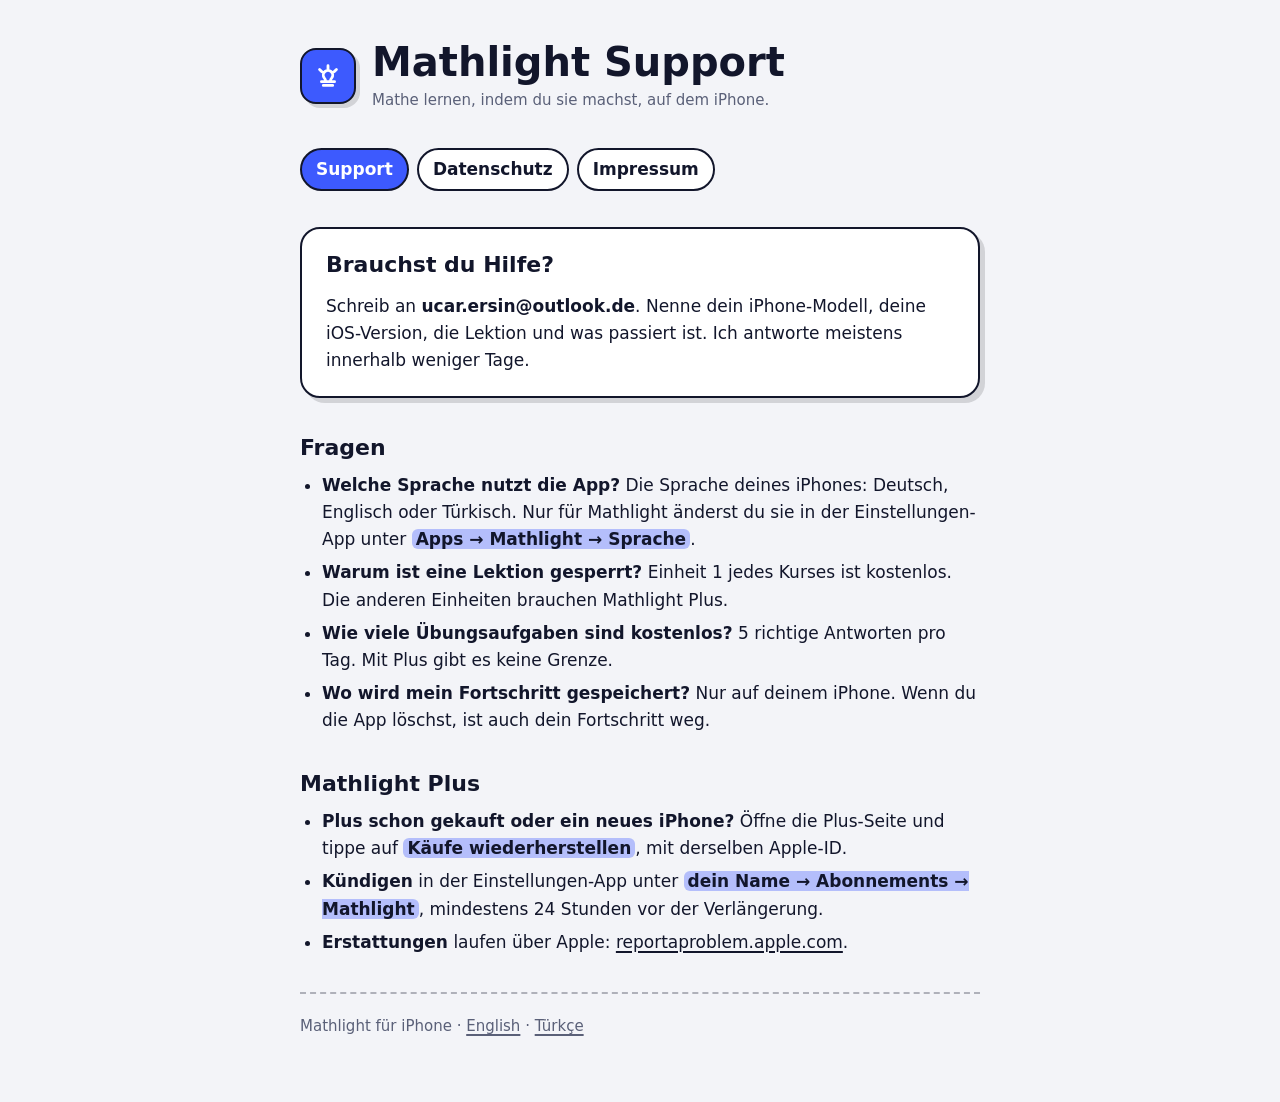
==== de.html @ c44e6441 "Add support, privacy and legal pages in English, German and Turkish Co-Authored-By: Claude Opus 5.5 " ====
<!doctype html>
<html lang="de">
<head>
  <meta charset="utf-8">
  <meta name="viewport" content="width=device-width, initial-scale=1, viewport-fit=cover">
  <title>Mathlight Support</title>
  <meta name="description" content="Hilfe und Kontakt für Mathlight, die interaktive Mathe-App für das iPhone.">
  <link rel="stylesheet" href="style.css">
</head>
<body>
<main>
  <header>
    <div class="badge" aria-hidden="true">
      <svg viewBox="0 0 32 32"><path d="M16 5v4M7 9l2.5 2.5M25 9l-2.5 2.5M9 22h14M11 26h10M12 18a5 5 0 1 1 8 0c-1 1-1.5 2-1.5 4h-5c0-2-.5-3-1.5-4z"/></svg>
    </div>
    <div>
      <h1>Mathlight Support</h1>
      <p class="lead">Mathe lernen, indem du sie machst, auf dem iPhone.</p>
    </div>
  </header>

  <nav aria-label="Pages">
    <a href="de.html" aria-current="page">Support</a>
    <a href="privacy-de.html">Datenschutz</a>
    <a href="impressum.html">Impressum</a>
  </nav>

  <div class="card">
    <h2>Brauchst du Hilfe?</h2>
    <p>Schreib an <span class="email">ucar.ersin@outlook.de</span>. Nenne dein iPhone-Modell, deine iOS-Version, die Lektion und was passiert ist. Ich antworte meistens innerhalb weniger Tage.</p>
  </div>

  <section>
    <h2>Fragen</h2>
    <ul>
      <li><strong>Welche Sprache nutzt die App?</strong> Die Sprache deines iPhones: Deutsch, Englisch oder Türkisch. Nur für Mathlight änderst du sie in der Einstellungen-App unter <span class="path">Apps → Mathlight → Sprache</span>.</li>
      <li><strong>Warum ist eine Lektion gesperrt?</strong> Einheit 1 jedes Kurses ist kostenlos. Die anderen Einheiten brauchen Mathlight Plus.</li>
      <li><strong>Wie viele Übungsaufgaben sind kostenlos?</strong> 5 richtige Antworten pro Tag. Mit Plus gibt es keine Grenze.</li>
      <li><strong>Wo wird mein Fortschritt gespeichert?</strong> Nur auf deinem iPhone. Wenn du die App löschst, ist auch dein Fortschritt weg.</li>
    </ul>
  </section>

  <section>
    <h2>Mathlight Plus</h2>
    <ul>
      <li><strong>Plus schon gekauft oder ein neues iPhone?</strong> Öffne die Plus-Seite und tippe auf <span class="path">Käufe wiederherstellen</span>, mit derselben Apple-ID.</li>
      <li><strong>Kündigen</strong> in der Einstellungen-App unter <span class="path">dein Name → Abonnements → Mathlight</span>, mindestens 24 Stunden vor der Verlängerung.</li>
      <li><strong>Erstattungen</strong> laufen über Apple: <a href="https://reportaproblem.apple.com" target="_blank" rel="noopener">reportaproblem.apple.com</a>.</li>
    </ul>
  </section>

  <footer>Mathlight für iPhone · <a href="index.html" lang="en">English</a> · <a href="tr.html" lang="tr">Türkçe</a></footer>
</main>
</body>
</html>
---- style.css ----
/* Mathlight's site: the app's ground, ink and accent blue. System fonts only
   (nothing loaded from other servers). One reading column. */
:root {
  --paper: #F3F4F8;
  --card: #FFFFFF;
  --ink: #12162B;
  --muted: #5A6078;
  --line: #12162B;
  --shadow: rgba(38, 38, 44, 0.16);
  --sun: #3D5AFE;
  --mint: #1E8E5A;
  --display: ui-rounded, "SF Pro Rounded", system-ui, -apple-system, "Segoe UI", sans-serif;
  --body: system-ui, -apple-system, "Segoe UI", Roboto, sans-serif;
  color-scheme: light;
}
@media (prefers-color-scheme: dark) {
  :root {
    --paper: #0E1120; --card: #181C30; --ink: #EEF0F8; --muted: #9AA0B8;
    --line: #EEF0F8; --shadow: rgba(0, 0, 0, 0.45); --sun: #7C8CFF; --mint: #3FB37A;
    color-scheme: dark;
  }
}

* { box-sizing: border-box; }
body {
  margin: 0;
  background: var(--paper);
  color: var(--ink);
  font-family: var(--body);
  font-size: 17px;
  line-height: 1.6;
  padding-left: max(16px, env(safe-area-inset-left, 0px));
  padding-right: max(16px, env(safe-area-inset-right, 0px));
  padding-block: 40px 64px;
}
main { max-width: 680px; margin: 0 auto; display: flex; flex-direction: column; gap: 36px; }

header { display: flex; align-items: center; gap: 16px; }
.badge {
  flex: none; width: 56px; height: 56px; border-radius: 16px;
  background: var(--sun); border: 2.5px solid var(--line);
  box-shadow: 4px 4px 0 var(--shadow);
  display: grid; place-items: center;
}
.badge svg { width: 30px; height: 30px; }
.badge path { fill: none; stroke: #FFFFFF; stroke-width: 3; stroke-linecap: round; stroke-linejoin: round; }
h1 {
  font-family: var(--display); font-weight: 900; font-size: clamp(30px, 6vw, 40px);
  line-height: 1.1; margin: 0; text-wrap: balance;
}
.lead { margin: 4px 0 0; color: var(--muted); font-size: 15px; }

nav { display: flex; flex-wrap: wrap; gap: 8px; }
nav a {
  font-weight: 700; text-decoration: none; padding: 6px 14px; border-radius: 999px;
  border: 2px solid var(--line); background: var(--card);
}
nav a[aria-current="page"] { background: var(--sun); color: #FFFFFF; }

.card {
  background: var(--card); border: 2.5px solid var(--line); border-radius: 20px;
  box-shadow: 5px 5px 0 var(--shadow);
  padding: 22px 24px; display: flex; flex-direction: column; gap: 14px;
}
.card ul { list-style: none; margin: 0; padding: 0; display: grid; gap: 10px; }
.card li { display: grid; grid-template-columns: 26px 1fr; gap: 10px; align-items: start; }
.card li span { min-width: 0; }
.tick {
  width: 22px; height: 22px; margin-top: 3px; border-radius: 50%;
  background: var(--mint); border: 2px solid var(--line);
  display: grid; place-items: center;
}
.tick svg { width: 12px; height: 12px; }
.tick path { fill: none; stroke: #26262C; stroke-width: 3; stroke-linecap: round; stroke-linejoin: round; }

section { display: flex; flex-direction: column; gap: 10px; }
h2 {
  font-family: var(--display); font-weight: 800; font-size: 22px; line-height: 1.25;
  margin: 0; text-wrap: balance;
}
p { margin: 0; }
h3 {
  font-family: var(--display); font-weight: 800; font-size: 18px; line-height: 1.3;
  margin: 8px 0 0;
}
section ul, section ol { margin: 0; padding-left: 22px; display: grid; gap: 6px; }
section li > ul { margin-top: 6px; }
/* Guide sections jump under a little room at the top. */
section[id] { scroll-margin-top: 16px; }
/* The guide's contents: small chips that wrap, lighter than the page menu. */
.toc-title {
  font-family: var(--body); font-size: 13px; font-weight: 800;
  letter-spacing: 0.08em; text-transform: uppercase; color: var(--muted);
}
section ul.toc { list-style: none; margin: 0; padding: 0; display: flex; flex-wrap: wrap; gap: 8px; }
.toc a {
  display: inline-block; text-decoration: none; font-size: 15px; font-weight: 600; line-height: 1.3;
  padding: 6px 12px; border-radius: 999px; background: var(--card);
  border: 1.5px solid color-mix(in srgb, var(--line) 30%, transparent);
}
.toc a:hover { background: color-mix(in srgb, var(--sun) 45%, var(--card)); border-color: var(--line); }
.path {
  font-weight: 700;
  background: color-mix(in srgb, var(--sun) 35%, transparent);
  border-radius: 6px; padding: 0 4px;
}
.email { font-weight: 700; user-select: all; -webkit-user-select: all; overflow-wrap: anywhere; }
a { color: inherit; text-decoration-thickness: 2px; text-underline-offset: 3px; }
a:focus-visible { outline: 3px solid var(--sun); outline-offset: 2px; border-radius: 4px; }

footer {
  border-top: 2px dashed color-mix(in srgb, var(--line) 30%, transparent);
  padding-top: 20px; color: var(--muted); font-size: 15px;
}
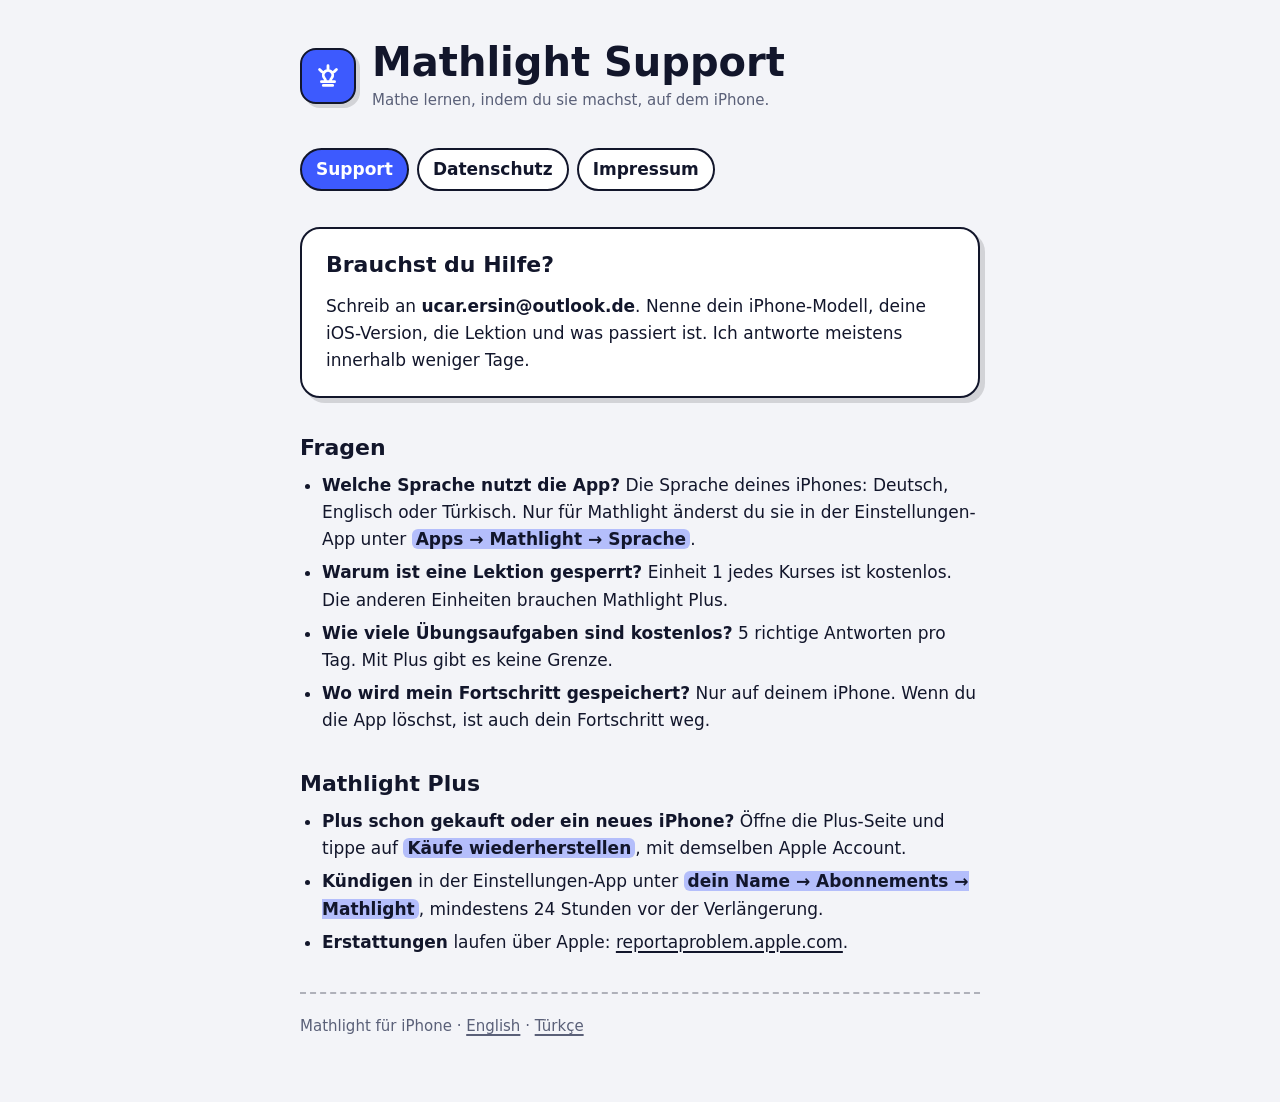
==== commit d938b1fb: "Add email and GDPR rights section, use Apple Account naming and local country names Co-Authored-By: " ====
--- a/de.html
+++ b/de.html
@@ -43,7 +43,7 @@
   <section>
     <h2>Mathlight Plus</h2>
     <ul>
-      <li><strong>Plus schon gekauft oder ein neues iPhone?</strong> Öffne die Plus-Seite und tippe auf <span class="path">Käufe wiederherstellen</span>, mit derselben Apple-ID.</li>
+      <li><strong>Plus schon gekauft oder ein neues iPhone?</strong> Öffne die Plus-Seite und tippe auf <span class="path">Käufe wiederherstellen</span>, mit demselben Apple Account.</li>
       <li><strong>Kündigen</strong> in der Einstellungen-App unter <span class="path">dein Name → Abonnements → Mathlight</span>, mindestens 24 Stunden vor der Verlängerung.</li>
       <li><strong>Erstattungen</strong> laufen über Apple: <a href="https://reportaproblem.apple.com" target="_blank" rel="noopener">reportaproblem.apple.com</a>.</li>
     </ul>
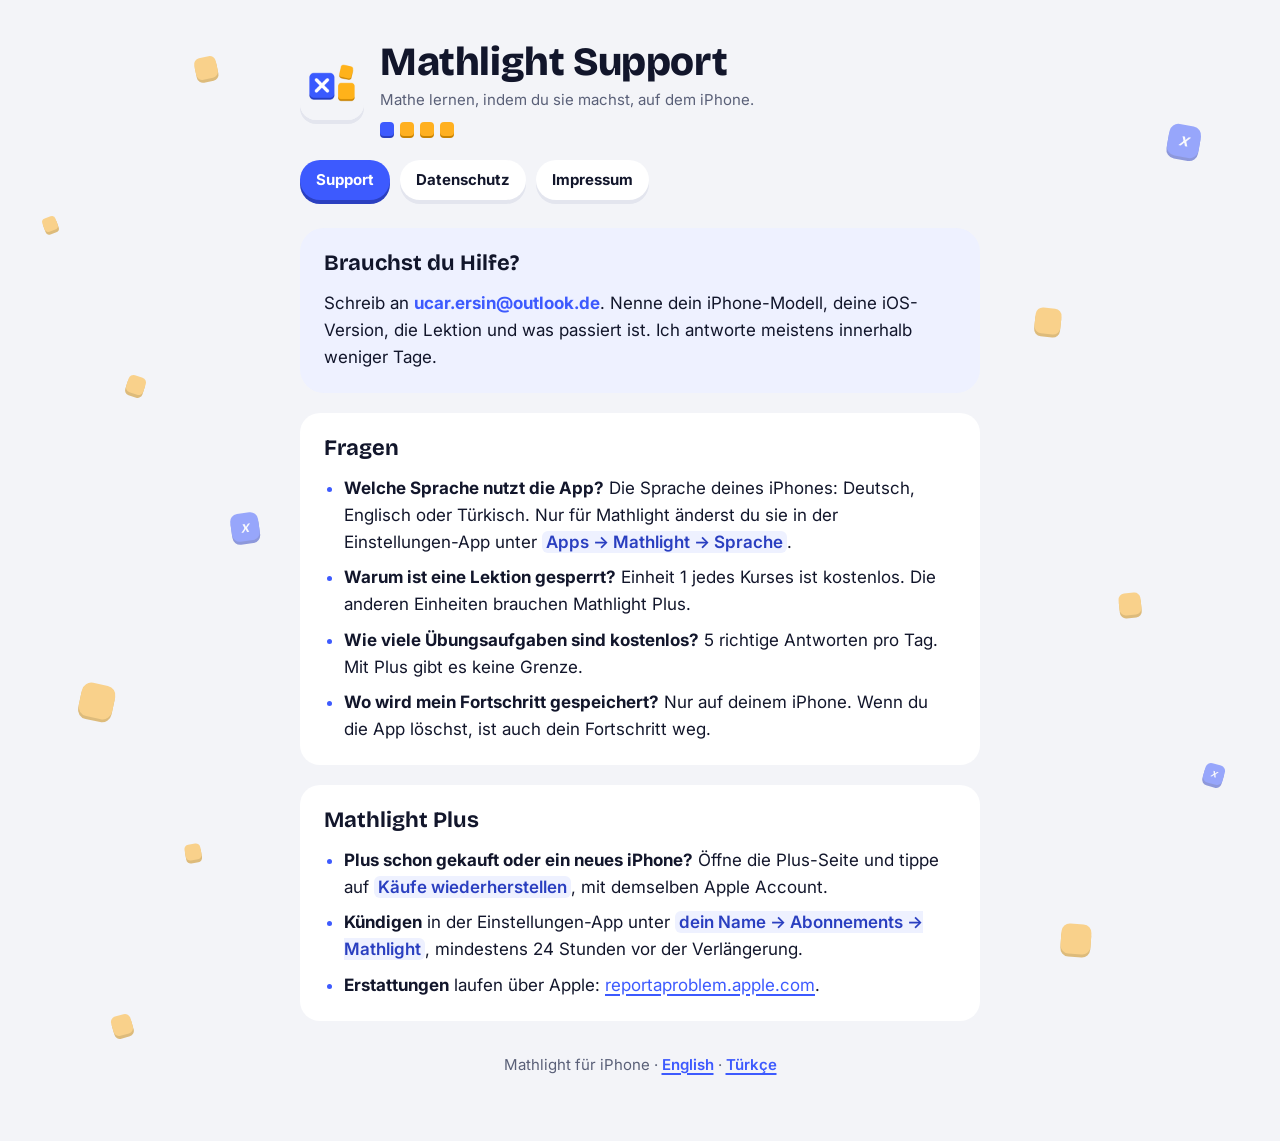
==== commit 6c0ea1cd: "Restyle the site in the app's look with its fonts, icon and floating tiles Co-Authored-By: Claude Op" ====
--- a/de.html
+++ b/de.html
@@ -8,14 +8,14 @@
   <link rel="stylesheet" href="style.css">
 </head>
 <body>
+<div class="tiles" aria-hidden="true"><i class="l cube" style="top:5%;--o:0.3;--s:22px;--r:-12deg"></i><i class="r x" style="top:11%;--o:0.7;--s:32px;--r:10deg"></i><i class="l cube" style="top:19%;--o:0.85;--s:14px;--r:-20deg"></i><i class="r cube" style="top:27%;--o:0.2;--s:26px;--r:6deg"></i><i class="l cube" style="top:33%;--o:0.55;--s:18px;--r:18deg"></i><i class="l x" style="top:45%;--o:0.15;--s:28px;--r:-8deg"></i><i class="r cube" style="top:52%;--o:0.5;--s:22px;--r:-6deg"></i><i class="l cube" style="top:60%;--o:0.7;--s:34px;--r:12deg"></i><i class="r x" style="top:67%;--o:0.8;--s:20px;--r:16deg"></i><i class="l cube" style="top:74%;--o:0.35;--s:16px;--r:-10deg"></i><i class="r cube" style="top:81%;--o:0.3;--s:30px;--r:4deg"></i><i class="l cube" style="top:89%;--o:0.6;--s:20px;--r:-16deg"></i></div>
 <main>
   <header>
-    <div class="badge" aria-hidden="true">
-      <svg viewBox="0 0 32 32"><path d="M16 5v4M7 9l2.5 2.5M25 9l-2.5 2.5M9 22h14M11 26h10M12 18a5 5 0 1 1 8 0c-1 1-1.5 2-1.5 4h-5c0-2-.5-3-1.5-4z"/></svg>
-    </div>
+    <img class="icon" src="icon.png" alt="" width="64" height="64">
     <div>
       <h1>Mathlight Support</h1>
       <p class="lead">Mathe lernen, indem du sie machst, auf dem iPhone.</p>
+      <div class="cubes" aria-hidden="true"><i class="x"></i><i></i><i></i><i></i></div>
     </div>
   </header>
 
--- a/style.css
+++ b/style.css
@@ -1,30 +1,40 @@
-/* Mathlight's site: the app's ground, ink and accent blue. System fonts only
-   (nothing loaded from other servers). One reading column. */
+/* Mathlight's site in the app's own look: ground, white cards, accent blue, chunky
+   bottom edges, Bricolage Grotesque headings and Inter body. Fonts are served from
+   this site (nothing loaded from other servers). Light only, like the app. */
+@font-face {
+  font-family: "Bricolage Grotesque";
+  src: url("fonts/BricolageGrotesque.ttf") format("truetype");
+  font-weight: 200 800;
+  font-display: swap;
+}
+@font-face {
+  font-family: "Inter";
+  src: url("fonts/Inter.ttf") format("truetype");
+  font-weight: 100 900;
+  font-display: swap;
+}
+
 :root {
-  --paper: #F3F4F8;
-  --card: #FFFFFF;
+  --ground: #F3F4F8;
+  --surface: #FFFFFF;
   --ink: #12162B;
   --muted: #5A6078;
-  --line: #12162B;
-  --shadow: rgba(38, 38, 44, 0.16);
-  --sun: #3D5AFE;
-  --mint: #1E8E5A;
-  --display: ui-rounded, "SF Pro Rounded", system-ui, -apple-system, "Segoe UI", sans-serif;
-  --body: system-ui, -apple-system, "Segoe UI", Roboto, sans-serif;
+  --line: #E3E5EE;
+  --accent: #3D5AFE;
+  --accent-edge: #2A3FC0;
+  --accent-soft: #EEF1FF;
+  --cube: #FFB020;
+  --cube-edge: #C98300;
+  --success: #1E8E5A;
+  --display: "Bricolage Grotesque", system-ui, -apple-system, sans-serif;
+  --body: "Inter", system-ui, -apple-system, "Segoe UI", sans-serif;
   color-scheme: light;
-}
-@media (prefers-color-scheme: dark) {
-  :root {
-    --paper: #0E1120; --card: #181C30; --ink: #EEF0F8; --muted: #9AA0B8;
-    --line: #EEF0F8; --shadow: rgba(0, 0, 0, 0.45); --sun: #7C8CFF; --mint: #3FB37A;
-    color-scheme: dark;
-  }
 }
 
 * { box-sizing: border-box; }
 body {
   margin: 0;
-  background: var(--paper);
+  background: var(--ground);
   color: var(--ink);
   font-family: var(--body);
   font-size: 17px;
@@ -33,82 +43,91 @@
   padding-right: max(16px, env(safe-area-inset-right, 0px));
   padding-block: 40px 64px;
 }
-main { max-width: 680px; margin: 0 auto; display: flex; flex-direction: column; gap: 36px; }
+body { position: relative; min-height: 100vh; }
+main { position: relative; z-index: 1; max-width: 680px; margin: 0 auto; display: flex; flex-direction: column; gap: 20px; }
 
-header { display: flex; align-items: center; gap: 16px; }
-.badge {
-  flex: none; width: 56px; height: 56px; border-radius: 16px;
-  background: var(--sun); border: 2.5px solid var(--line);
-  box-shadow: 4px 4px 0 var(--shadow);
+/* A few cubes and x boxes behind the page, down both sides. Wide screens: in the
+   empty margins. Phones: they peek in from the screen edges, behind the cards. */
+.tiles { position: absolute; inset: 0; overflow: hidden; pointer-events: none; z-index: 0; opacity: 0.5; }
+.tiles i {
+  position: absolute; width: var(--s); height: var(--s); border-radius: calc(var(--s) * 0.28);
+  transform: rotate(var(--r));
   display: grid; place-items: center;
 }
-.badge svg { width: 30px; height: 30px; }
-.badge path { fill: none; stroke: #FFFFFF; stroke-width: 3; stroke-linecap: round; stroke-linejoin: round; }
+/* --o: 0 = next to the content, 1 = at the window edge. */
+.tiles .l { left: calc((50% - 340px - var(--s)) * (1 - var(--o))); }
+.tiles .r { right: calc((50% - 340px - var(--s)) * (1 - var(--o))); }
+.tiles .cube { background: var(--cube); box-shadow: 0 3px 0 var(--cube-edge); }
+.tiles .x { background: var(--accent); box-shadow: 0 3px 0 var(--accent-edge); }
+.tiles .x::after { content: "x"; color: #FFFFFF; font: italic 600 calc(var(--s) * 0.55)/1 var(--body); margin-top: -0.1em; }
+@media (max-width: 900px) {
+  .tiles .l { left: calc(var(--s) * (-0.25 - 0.4 * var(--o))); }
+  .tiles .r { right: calc(var(--s) * (-0.25 - 0.4 * var(--o))); }
+}
+
+/* Header: the app icon, the title and a row of tiles like the app's balance pans. */
+header { display: flex; align-items: center; gap: 16px; margin-bottom: 4px; }
+.icon {
+  flex: none; width: 64px; height: 64px; border-radius: 16px;
+  box-shadow: 0 4px 0 var(--line);
+}
 h1 {
-  font-family: var(--display); font-weight: 900; font-size: clamp(30px, 6vw, 40px);
-  line-height: 1.1; margin: 0; text-wrap: balance;
+  font-family: var(--display); font-weight: 800; font-size: clamp(30px, 6vw, 40px);
+  line-height: 1.1; margin: 0; letter-spacing: -0.01em; text-wrap: balance;
 }
 .lead { margin: 4px 0 0; color: var(--muted); font-size: 15px; }
+.cubes { display: flex; gap: 6px; margin-top: 10px; }
+.cubes i {
+  width: 14px; height: 14px; border-radius: 4px;
+  background: var(--cube); box-shadow: 0 2px 0 var(--cube-edge);
+}
+.cubes i.x { background: var(--accent); box-shadow: 0 2px 0 var(--accent-edge); }
 
-nav { display: flex; flex-wrap: wrap; gap: 8px; }
+/* Page menu: pills with the app's chunky bottom edge. */
+nav { display: flex; flex-wrap: wrap; gap: 10px; margin-bottom: 8px; }
 nav a {
-  font-weight: 700; text-decoration: none; padding: 6px 14px; border-radius: 999px;
-  border: 2px solid var(--line); background: var(--card);
+  font-weight: 700; font-size: 15px; text-decoration: none;
+  padding: 8px 16px; border-radius: 999px;
+  background: var(--surface); color: var(--ink);
+  box-shadow: 0 4px 0 var(--line);
+  transition: transform 80ms ease-out, box-shadow 80ms ease-out;
 }
-nav a[aria-current="page"] { background: var(--sun); color: #FFFFFF; }
+nav a:active { transform: translateY(4px); box-shadow: 0 0 0 var(--line); }
+nav a[aria-current="page"] { background: var(--accent); color: #FFFFFF; box-shadow: 0 4px 0 var(--accent-edge); }
 
-.card {
-  background: var(--card); border: 2.5px solid var(--line); border-radius: 20px;
-  box-shadow: 5px 5px 0 var(--shadow);
-  padding: 22px 24px; display: flex; flex-direction: column; gap: 14px;
+/* Cards: white on the ground, like the app's Home cards. The first one stands out in accent soft. */
+.card, section {
+  background: var(--surface); border-radius: 20px;
+  padding: 22px 24px; display: flex; flex-direction: column; gap: 12px;
 }
+.card { background: var(--accent-soft); border-radius: 24px; }
 .card ul { list-style: none; margin: 0; padding: 0; display: grid; gap: 10px; }
 .card li { display: grid; grid-template-columns: 26px 1fr; gap: 10px; align-items: start; }
 .card li span { min-width: 0; }
 .tick {
   width: 22px; height: 22px; margin-top: 3px; border-radius: 50%;
-  background: var(--mint); border: 2px solid var(--line);
+  background: var(--success);
   display: grid; place-items: center;
 }
 .tick svg { width: 12px; height: 12px; }
-.tick path { fill: none; stroke: #26262C; stroke-width: 3; stroke-linecap: round; stroke-linejoin: round; }
+.tick path { fill: none; stroke: #FFFFFF; stroke-width: 2.5; stroke-linecap: round; stroke-linejoin: round; }
 
-section { display: flex; flex-direction: column; gap: 10px; }
 h2 {
-  font-family: var(--display); font-weight: 800; font-size: 22px; line-height: 1.25;
+  font-family: var(--display); font-weight: 700; font-size: 22px; line-height: 1.25;
   margin: 0; text-wrap: balance;
 }
 p { margin: 0; }
-h3 {
-  font-family: var(--display); font-weight: 800; font-size: 18px; line-height: 1.3;
-  margin: 8px 0 0;
+section ul, section ol { margin: 0; padding-left: 20px; display: grid; gap: 8px; }
+section li::marker { color: var(--accent); }
+
+.path {
+  font-weight: 600; color: var(--accent-edge);
+  background: var(--accent-soft);
+  border-radius: 6px; padding: 1px 4px;
 }
-section ul, section ol { margin: 0; padding-left: 22px; display: grid; gap: 6px; }
-section li > ul { margin-top: 6px; }
-/* Guide sections jump under a little room at the top. */
-section[id] { scroll-margin-top: 16px; }
-/* The guide's contents: small chips that wrap, lighter than the page menu. */
-.toc-title {
-  font-family: var(--body); font-size: 13px; font-weight: 800;
-  letter-spacing: 0.08em; text-transform: uppercase; color: var(--muted);
-}
-section ul.toc { list-style: none; margin: 0; padding: 0; display: flex; flex-wrap: wrap; gap: 8px; }
-.toc a {
-  display: inline-block; text-decoration: none; font-size: 15px; font-weight: 600; line-height: 1.3;
-  padding: 6px 12px; border-radius: 999px; background: var(--card);
-  border: 1.5px solid color-mix(in srgb, var(--line) 30%, transparent);
-}
-.toc a:hover { background: color-mix(in srgb, var(--sun) 45%, var(--card)); border-color: var(--line); }
-.path {
-  font-weight: 700;
-  background: color-mix(in srgb, var(--sun) 35%, transparent);
-  border-radius: 6px; padding: 0 4px;
-}
-.email { font-weight: 700; user-select: all; -webkit-user-select: all; overflow-wrap: anywhere; }
-a { color: inherit; text-decoration-thickness: 2px; text-underline-offset: 3px; }
-a:focus-visible { outline: 3px solid var(--sun); outline-offset: 2px; border-radius: 4px; }
+.email { font-weight: 700; color: var(--accent); user-select: all; -webkit-user-select: all; overflow-wrap: anywhere; }
+a { color: var(--accent); text-decoration-thickness: 2px; text-underline-offset: 3px; }
+a:focus-visible { outline: 3px solid var(--accent); outline-offset: 2px; border-radius: 6px; }
 
-footer {
-  border-top: 2px dashed color-mix(in srgb, var(--line) 30%, transparent);
-  padding-top: 20px; color: var(--muted); font-size: 15px;
-}
+footer { padding-top: 12px; color: var(--muted); font-size: 15px; text-align: center; }
+footer a { font-weight: 600; }
